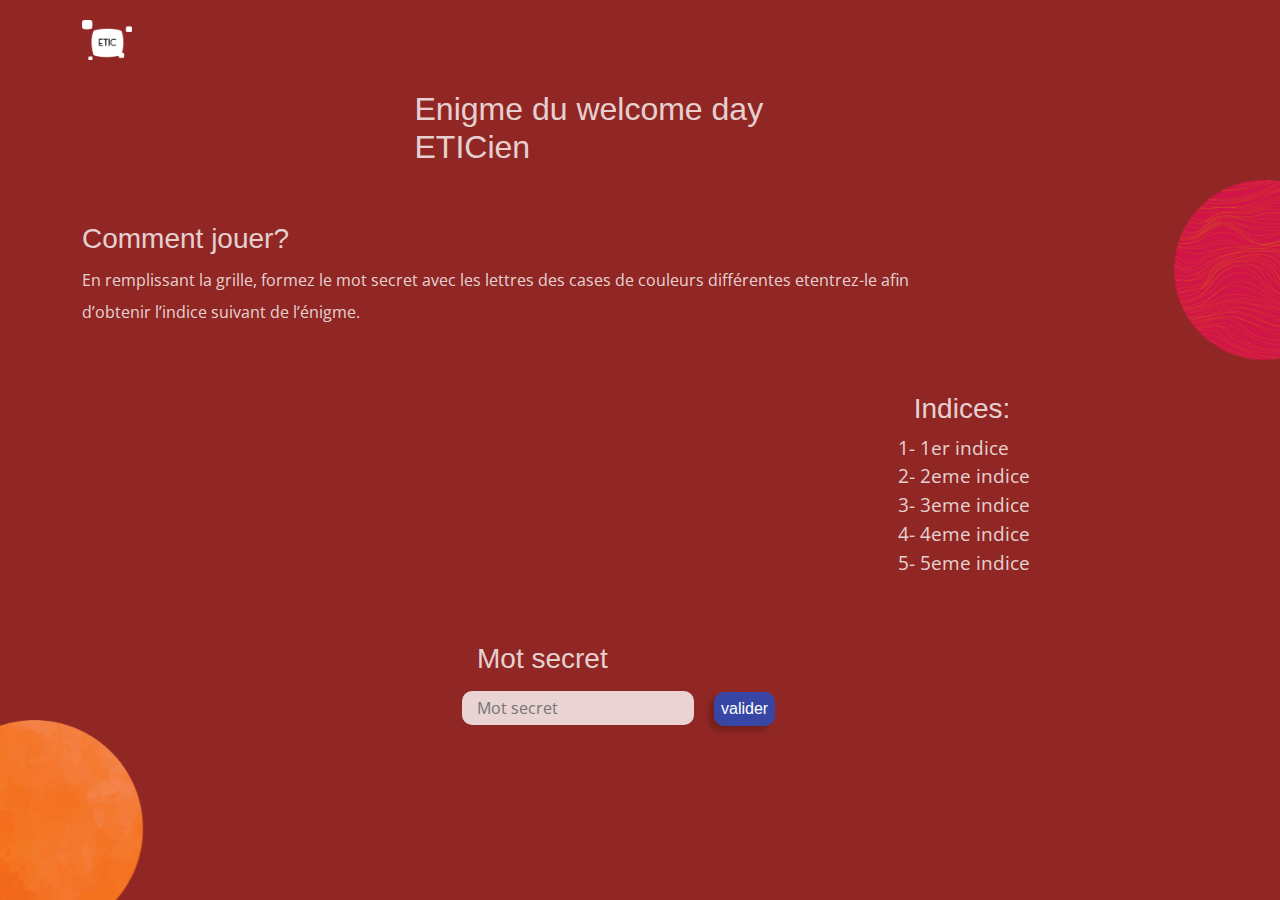
==== grille.html @ 53cd206d "grid page" ====
<!DOCTYPE html>
<html lang="en">
<head>
    <meta charset="UTF-8">
    <meta http-equiv="X-UA-Compatible" content="IE=edge">
    <meta name="viewport" content="width=device-width, initial-scale=1.0">
    <title>La grille</title>

    <link href="assets/img/logo_etic.png" rel="icon">
    <link href="https://fonts.googleapis.com/css?family=Open+Sans:300,300i,400,400i,600,600i,700,700i|Montserrat:300,300i,400,400i,500,500i,600,600i,700,700i|Poppins:300,300i,400,400i,500,500i,600,600i,700,700i" rel="stylesheet">



    <link href="assets/vendor/aos/aos.css" rel="stylesheet">
    <link href="assets/vendor/bootstrap/css/bootstrap.min.css" rel="stylesheet">
    <link href="assets/vendor/bootstrap-icons/bootstrap-icons.css" rel="stylesheet">
    <link href="assets/vendor/boxicons/css/boxicons.min.css" rel="stylesheet">
    <link href="assets/vendor/glightbox/css/glightbox.min.css" rel="stylesheet">
    <link href="assets/vendor/remixicon/remixicon.css" rel="stylesheet">
    <link href="assets/vendor/swiper/swiper-bundle.min.css" rel="stylesheet">

    <link href="assets/css/grille.css" rel="stylesheet">
</head>
<body>
    <!-- ======= Header ======= -->
  <header id="header" class="fixed-top d-flex align-items-center header-transparent">
    <div class="container d-flex align-items-center justify-content-between">

      <div class="logo">
        <a href="index.html"><img src="assets/img/logo_etic.png" alt="" class="img-fluid"></a>
      </div>

      

    </div>
  </header>
  <section id="grille">
        <img src="assets/img/red-circle.png" class="red-circle" alt="red-circle">
        <img src="assets/img/orange-circle.png" class="orange-circle" alt="orange-circle">
      <div class="container">
          <div class="row justify-content-center">
            <div class="col-9 col-lg-5">
                <h2>Enigme du welcome day ETICien</h2>
            </div>
          </div>
          <div class="row mt-5">
            <div class="col-12 col-lg-9">
                <div class="desc-container">
                    <h3>Comment jouer?</h3>
                    <p>En remplissant la grille, formez le mot secret avec les lettres des cases de 
                        couleurs différentes etentrez-le afin d’obtenir l’indice suivant de l’énigme.</p>
                </div>
            </div>
          </div>
        
        <div class="row justify-content-between mt-5 grille-container">
            <div class="col-12 col-lg-7">
                <!-- La grille -->
            </div>
            <div class="col-12 col-lg-5 indices-container">
                <div class="row justify-content-center">
                    <div class="col-9 col-lg-6">
                        <h3 class="px-5">Indices:</h3>
                        <ul class="indices">
                            <li class="indice">
                                1- 1er indice
                            </li>
                            <li class="indice">
                                2- 2eme indice
                            </li>
                            <li class="indice">
                                3- 3eme indice
                            </li>
                            <li class="indice">
                                4- 4eme indice
                            </li>
                            <li class="indice">
                                5- 5eme indice
                            </li>
                        </ul>
                    </div>
                    
                </div>        
            </div>
        </div>
        <div class="row justify-content-center mt-5 pb-5 validation-container">
            <div class="col-12 col-md-9 col-lg-4 mx-auto">
                <h3>Mot secret</h3>
                <form class="mt-3">
                    <input type="text" placeholder="Mot secret">
                    <button type="submit" class="mx-3">valider</button>
                </form>
            </div>
            
        </div>
      </div>
    
  </section>
</body>
</html>
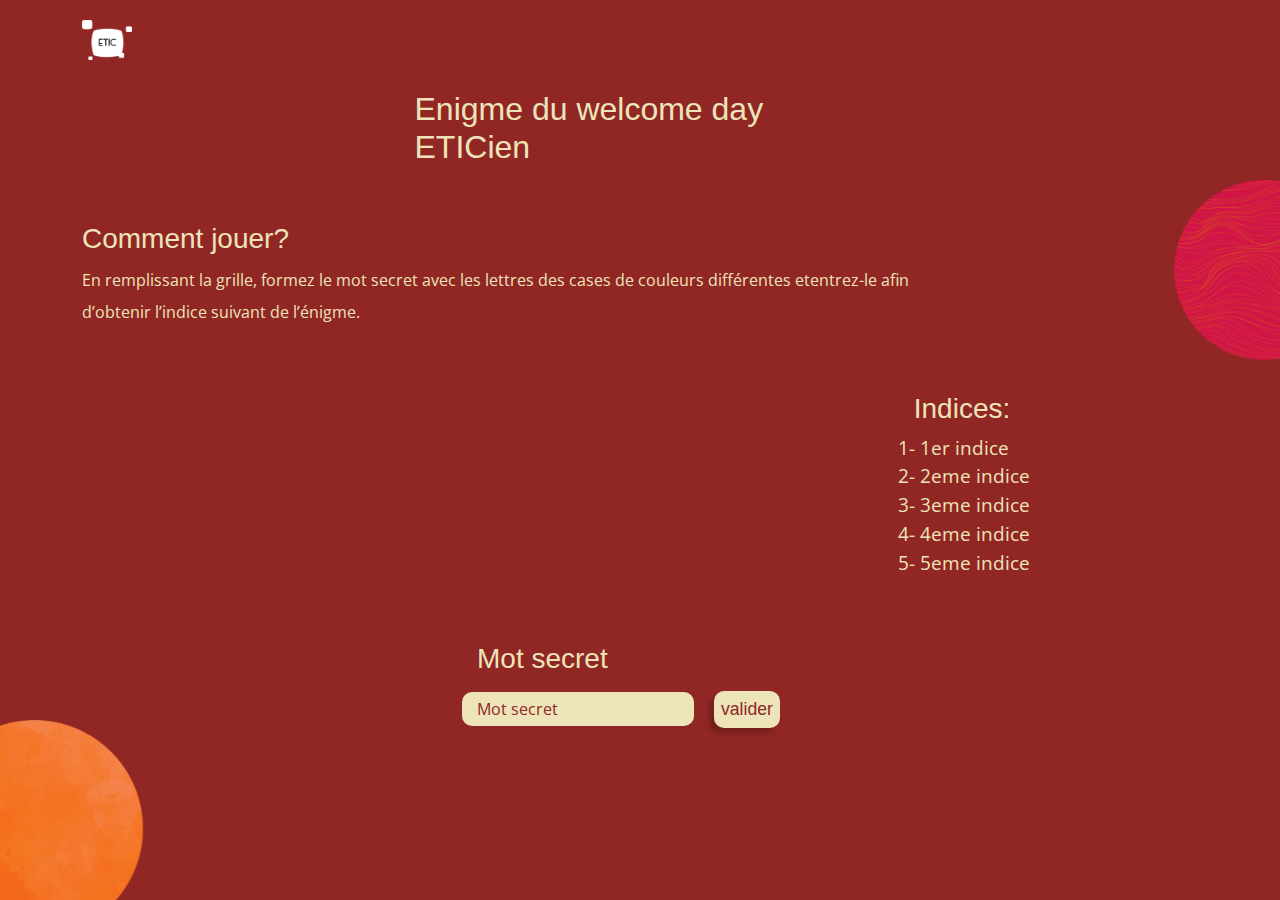
==== commit 1afd43f2: "fix color and qr code" ====
--- a/grille.html
+++ b/grille.html
@@ -27,7 +27,7 @@
     <div class="container d-flex align-items-center justify-content-between">
 
       <div class="logo">
-        <a href="index.html"><img src="assets/img/logo_etic.png" alt="" class="img-fluid"></a>
+        <a href="grille.html"><img src="assets/img/logo_etic.png" alt="" class="img-fluid"></a>
       </div>
 
       
@@ -96,5 +96,14 @@
       </div>
     
   </section>
+
+  <!-- Vendor JS Files -->
+  <script src="assets/vendor/aos/aos.js"></script>
+  <script src="assets/vendor/bootstrap/js/bootstrap.bundle.min.js"></script>
+  <script src="assets/vendor/glightbox/js/glightbox.min.js"></script>
+  <script src="assets/vendor/php-email-form/validate.js"></script>
+  <script src="assets/vendor/purecounter/purecounter.js"></script>
+  <script src="assets/vendor/swiper/swiper-bundle.min.js"></script>
+
 </body>
 </html>--- a/assets/css/grille.css
+++ b/assets/css/grille.css
@@ -1,7 +1,7 @@
 @import url('http://fonts.cdnfonts.com/css/one-day');
 body {
     font-family: "Open Sans", sans-serif;
-    color: #444444;
+    color: #EDE4BA;
   }
   
   a {
@@ -21,7 +21,7 @@
     font-weight: 500;
     line-height: 1.2;
   }
-
+  
   /*--------------------------------------------------------------
 # Header
 --------------------------------------------------------------*/
@@ -63,7 +63,7 @@
     height: 100%;
     position: relative;
     padding: 7% 0 0 0;
-    color: rgba(255, 255, 255, 0.8);
+    color: #EDE4BA;
     background: rgba(145, 39, 36, 1); 
     min-height: 100vh;
 
@@ -71,7 +71,7 @@
   #grille:before {
     content: "";
     background: rgba(145, 39, 36, 1);  
-    position: absolute;
+    position: relative;
     z-index: -1;
     bottom: 0;
     top: 0;
@@ -83,14 +83,28 @@
       right: 0%;
       top: 20%;
       height: 20%;
+      animation: anime1 5s ease-in-out infinite;
   }
-  
   #grille .orange-circle {
       position: absolute;
       bottom: 0%;
       left: 0%;
       height: 20%;
+      animation: anime1 5s ease-in-out infinite;
   }
+  @keyframes anime1 {
+    0% {
+        transform: translateY(0);
+    }
+    50% {
+        transform: translateY(20px); 
+    }
+    100% {
+      transform: translateY(0);
+  }
+
+}
+
   @media only screen and (max-width: 768px){
       #grille {
           padding-bottom: 80px;
@@ -101,10 +115,11 @@
     }
     #grille .orange-circle {
         height: 10%;
-    }
-    
+    } 
 
   }
+  
+
   #grille .desc-container p {
     line-height: 2;
   }
@@ -120,17 +135,22 @@
   } 
   .validation-container form input {
       border: none;
-      background-color: rgba(255, 255, 255, 0.8);
+      background-color: #EDE4BA;
+      color: rgba(145, 39, 36, 1);
       border-radius: 10px;
       padding: 5px 15px;
       outline: none;
   }
+  .validation-container form input::placeholder {
+    color: rgba(145, 39, 36, 1);
+  }
   .validation-container form button {
-      background-color: rgba(33, 79, 196, 0.8);
+      background-color: #EDE4BA;
       border: none;
       border-radius: 10px;
       font-family: 'ONE DAY', sans-serif;
-      color: #fff;
+      font-size: 1.1rem;
+      color: rgba(145, 39, 36, 1);
       padding: 5px 7px;
       box-shadow: -5px 5px 5px rgba(0, 0, 0, 0.2);
   }
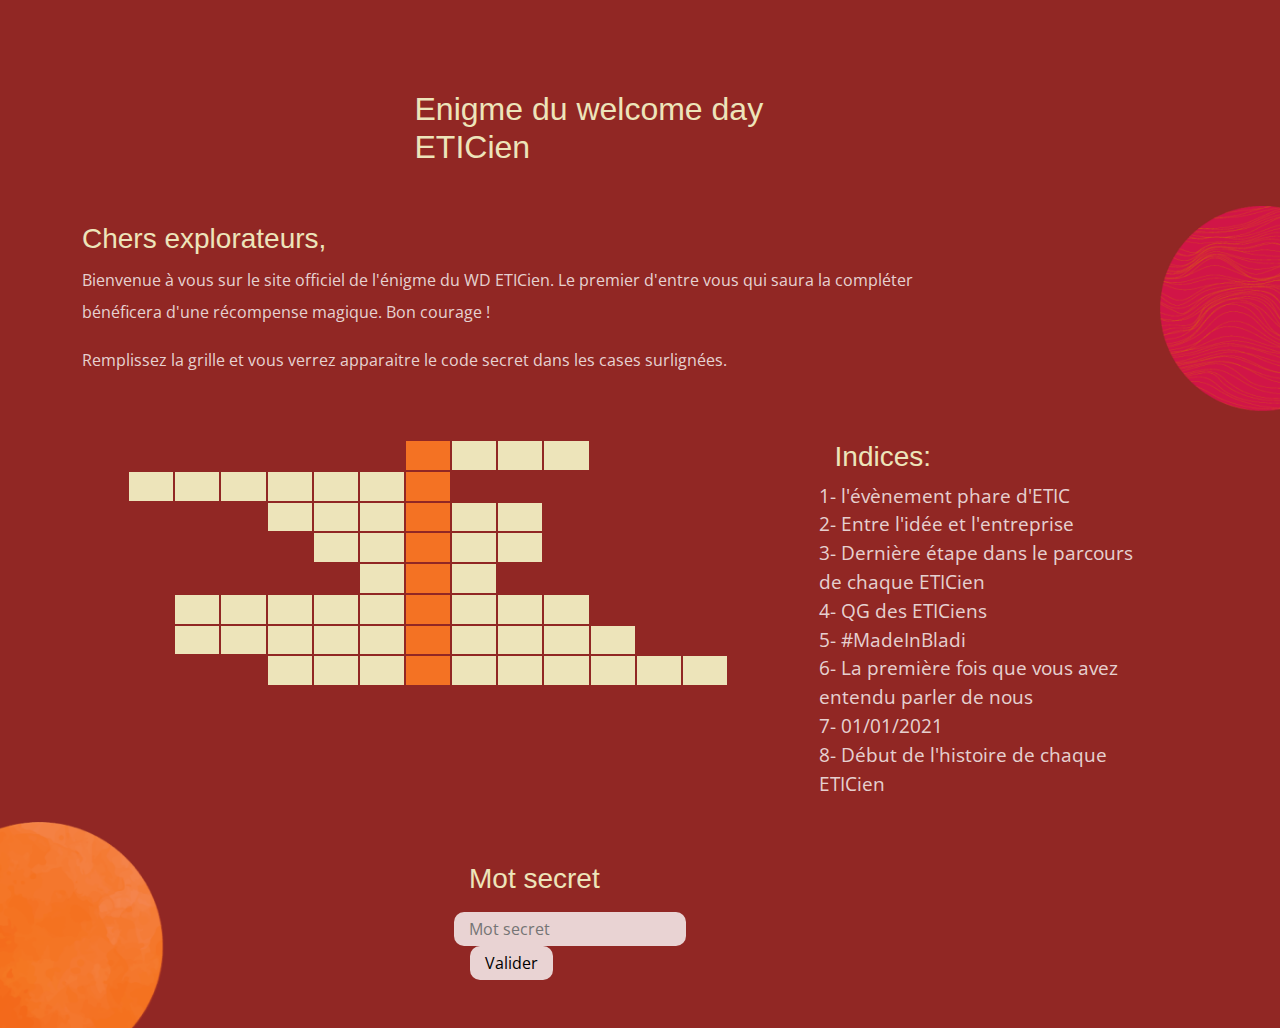
==== commit d7b3a58a: "responsive grid" ====
--- a/grille.html
+++ b/grille.html
@@ -4,7 +4,13 @@
     <meta charset="UTF-8">
     <meta http-equiv="X-UA-Compatible" content="IE=edge">
     <meta name="viewport" content="width=device-width, initial-scale=1.0">
+    <meta charset="utf-8">
     <title>La grille</title>
+
+    <script
+  src="https://code.jquery.com/jquery-2.2.4.min.js"
+  integrity="sha256-BbhdlvQf/xTY9gja0Dq3HiwQF8LaCRTXxZKRutelT44="
+  crossorigin="anonymous"></script>
 
     <link href="assets/img/logo_etic.png" rel="icon">
     <link href="https://fonts.googleapis.com/css?family=Open+Sans:300,300i,400,400i,600,600i,700,700i|Montserrat:300,300i,400,400i,500,500i,600,600i,700,700i|Poppins:300,300i,400,400i,500,500i,600,600i,700,700i" rel="stylesheet">
@@ -20,20 +26,10 @@
     <link href="assets/vendor/swiper/swiper-bundle.min.css" rel="stylesheet">
 
     <link href="assets/css/grille.css" rel="stylesheet">
+    <link href="assets/css/crosswordCss.CSS" rel="stylesheet">
 </head>
 <body>
-    <!-- ======= Header ======= -->
-  <header id="header" class="fixed-top d-flex align-items-center header-transparent">
-    <div class="container d-flex align-items-center justify-content-between">
-
-      <div class="logo">
-        <a href="grille.html"><img src="assets/img/logo_etic.png" alt="" class="img-fluid"></a>
-      </div>
-
-      
-
-    </div>
-  </header>
+    
   <section id="grille">
         <img src="assets/img/red-circle.png" class="red-circle" alt="red-circle">
         <img src="assets/img/orange-circle.png" class="orange-circle" alt="orange-circle">
@@ -46,56 +42,237 @@
           <div class="row mt-5">
             <div class="col-12 col-lg-9">
                 <div class="desc-container">
-                    <h3>Comment jouer?</h3>
-                    <p>En remplissant la grille, formez le mot secret avec les lettres des cases de 
-                        couleurs différentes etentrez-le afin d’obtenir l’indice suivant de l’énigme.</p>
+                    <h3>Chers explorateurs, </h3>
+                    <p>Bienvenue à vous sur le site officiel de l'énigme du WD ETICien.
+                          Le premier d'entre vous qui saura la compléter bénéficera d'une récompense magique. Bon courage !</p>
+                          
+                         <p>Remplissez la grille et vous verrez apparaitre le code secret dans les cases surlignées.</p> 
                 </div>
             </div>
           </div>
         
         <div class="row justify-content-between mt-5 grille-container">
-            <div class="col-12 col-lg-7">
-                <!-- La grille -->
+            <div class="col-12 col-lg-7"> 
+                <div class="crossword-board-container">
+  
+                    <div class="crossword-board">
+                        <script>
+                            function moveOnMax(field,nextFieldID){
+                                if(field.value.length >= field.maxLength){
+                                  document.getElementById(nextFieldID).focus();
+                                }
+                              }
+                            </script>
+
+                        <!-- ROW 1 -->
+                        <span class="crossword-board__item--blank" id="item1-1"></span>
+                        <span class="crossword-board__item--blank" id="item1-2"></span>
+                        <span class="crossword-board__item--blank" id="item1-3"></span>
+                        <span class="crossword-board__item--blank" id="item1-4"></span>
+                        <span class="crossword-board__item--blank" id="item1-5"></span>
+                        <span class="crossword-board__item--blank" id="item1-6"></span>
+                        <span class="crossword-board__item--blank" id="item1-7"></span>
+                        <input id="item1-8" class="crossword-board__item-highlighted" type="text" minlength="1" maxlength="1"  required="required" value="" onkeyup="moveOnMax(this,'item1-9')"/>
+
+                        <input id="item1-9" class="crossword-board__item" type="text" minlength="1" maxlength="1"  required="required" value="" onkeyup="moveOnMax(this,'item1-10')"/>
+                        <input id="item1-10" class="crossword-board__item" type="text" minlength="1" maxlength="1"  required="required" value="" onkeyup="moveOnMax(this,'item1-11')"/>
+                        <input id="item1-11" class="crossword-board__item" type="text" minlength="1" maxlength="1"  required="required" value="" onkeyup="moveOnMax(this,'item2-2')"/>
+                        <span class="crossword-board__item--blank" id="item1-12"></span>
+                        <span class="crossword-board__item--blank" id="item1-13"></span>
+                        <span class="crossword-board__item--blank" id="item1-14"></span>
+                        <span class="crossword-board__item--blank" id="item1-15"></span>
+                        <!-- ROW 1 -->
+                
+                        <!-- ROW 2 -->
+                        <span class="crossword-board__item--blank" id="item2-1"></span>
+                        <input id="item2-2" class="crossword-board__item" type="text" minlength="1" maxlength="1"  required="required" value="" onkeyup="moveOnMax(this,'item2-3')"/>
+                        <input id="item2-3" class="crossword-board__item" type="text" minlength="1" maxlength="1"  required="required" value="" onkeyup="moveOnMax(this,'item2-4')"/>
+                        <input id="item2-4" class="crossword-board__item" type="text" minlength="1" maxlength="1"  required="required" value="" onkeyup="moveOnMax(this,'item2-5')"/>
+                        <input id="item2-5" class="crossword-board__item" type="text" minlength="1" maxlength="1"  required="required" value="" onkeyup="moveOnMax(this,'item2-6')"/>
+                        <input id="item2-6" class="crossword-board__item" type="text" minlength="1" maxlength="1"  required="required" value="" onkeyup="moveOnMax(this,'item2-7')"/>
+                        <input id="item2-7" class="crossword-board__item" type="text" minlength="1" maxlength="1"  required="required" value="" onkeyup="moveOnMax(this,'item2-8')"/>
+                        <input id="item2-8" class="crossword-board__item-highlighted" type="text" minlength="1" maxlength="1"  required="required" value="" onkeyup="moveOnMax(this,'item3-5')"/>
+                        <span class="crossword-board__item--blank" id="item2-9"></span>
+                        <span class="crossword-board__item--blank" id="item2-10"></span>
+                        <span class="crossword-board__item--blank" id="item2-11"></span>
+                        <span class="crossword-board__item--blank" id="item2-12"></span>
+                        <span class="crossword-board__item--blank" id="item2-13"></span>
+                        <span class="crossword-board__item--blank" id="item2-14"></span>
+                        <span class="crossword-board__item--blank" id="item2-15"></span>
+                
+                        <!-- ROW 2 -->
+                
+                        <!-- ROW 3 -->
+                        <span class="crossword-board__item--blank" id="item3-1"></span>
+                        <span class="crossword-board__item--blank" id="item3-2"></span>
+                        <span class="crossword-board__item--blank" id="item3-3"></span>
+                        <span class="crossword-board__item--blank" id="item3-4"></span>
+                        <input id="item3-5" class="crossword-board__item" type="text" minlength="1" maxlength="1"  required="required" value="" onkeyup="moveOnMax(this,'item3-6')"/>
+                        <input id="item3-6" class="crossword-board__item" type="text" minlength="1" maxlength="1"  required="required" value="" onkeyup="moveOnMax(this,'item3-7')"/>
+                        <input id="item3-7" class="crossword-board__item" type="text" minlength="1" maxlength="1"  required="required" value="" onkeyup="moveOnMax(this,'item3-8')"/>
+                        <input id="item3-8" class="crossword-board__item-highlighted" type="text" minlength="1" maxlength="1"  required="required" value="" onkeyup="moveOnMax(this,'item3-9')"/>
+                        <input id="item3-9" class="crossword-board__item" type="text" minlength="1" maxlength="1"  required="required" value="" onkeyup="moveOnMax(this,'item3-10')"/>
+                        <input id="item3-10" class="crossword-board__item" type="text" minlength="1" maxlength="1"  required="required" value="" onkeyup="moveOnMax(this,'item4-6')"/>
+                        <span class="crossword-board__item--blank" id="item3-11"></span>
+                        <span class="crossword-board__item--blank" id="item3-12"></span>
+                        <span class="crossword-board__item--blank" id="item3-13"></span>
+                        <span class="crossword-board__item--blank" id="item3-14"></span>
+                        <span class="crossword-board__item--blank" id="item3-15"></span>
+                        <!-- ROW 3 -->
+                
+                        <!-- ROW 4 -->
+                        <span class="crossword-board__item--blank" id="item4-1"></span>
+                        <span class="crossword-board__item--blank" id="item4-2"></span>
+                        <span class="crossword-board__item--blank" id="item4-3"></span>
+                        <span class="crossword-board__item--blank" id="item4-4"></span>
+                        <span class="crossword-board__item--blank" id="item4-5"></span>
+                        <input id="item4-6" class="crossword-board__item" type="text" minlength="1" maxlength="1"  required="required" value="" onkeyup="moveOnMax(this,'item4-7')"/>
+                        <input id="item4-7" class="crossword-board__item" type="text" minlength="1" maxlength="1"  required="required" value="" onkeyup="moveOnMax(this,'item4-8')"/>
+                        <input id="item4-8" class="crossword-board__item-highlighted" type="text" minlength="1" maxlength="1"  required="required" value="" onkeyup="moveOnMax(this,'item4-9')"/>
+                        <input id="item4-9" class="crossword-board__item" type="text" minlength="1" maxlength="1"  required="required" value="" onkeyup="moveOnMax(this,'item4-10')" />
+                        <input id="item4-10" class="crossword-board__item" type="text" minlength="1" maxlength="1"  required="required" value="" onkeyup="moveOnMax(this,'item5-7')"/>
+                        <span class="crossword-board__item--blank" id="item4-11"></span>
+                        <span class="crossword-board__item--blank" id="item4-12"></span>
+                        <span class="crossword-board__item--blank" id="item4-13"></span>
+                        <span class="crossword-board__item--blank" id="item4-14"></span>
+                        <span class="crossword-board__item--blank" id="item4-15"></span>
+                        <!-- ROW 4 -->
+                
+                        <!-- ROW 5 -->
+                        <span class="crossword-board__item--blank" id="item5-1"></span>
+                        <span class="crossword-board__item--blank" id="item5-2"></span>
+                        <span class="crossword-board__item--blank" id="item5-3"></span>
+                        <span class="crossword-board__item--blank" id="item5-4"></span>
+                        <span class="crossword-board__item--blank" id="item5-5"></span>
+                        <span class="crossword-board__item--blank" id="item5-6"></span>
+                        <input id="item5-7" class="crossword-board__item" type="text" minlength="1" maxlength="1"  required="required" value="" onkeyup="moveOnMax(this,'item5-8')"/>
+                        <input id="item5-8" class="crossword-board__item-highlighted" type="text" minlength="1" maxlength="1"  required="required" value="" onkeyup="moveOnMax(this,'item5-9')"/>
+                        <input id="item5-9" class="crossword-board__item" type="text" minlength="1" maxlength="1"  required="required" value="" onkeyup="moveOnMax(this,'item6-3')"/>
+                        <span class="crossword-board__item--blank" id="item5-10"></span>
+                        <span class="crossword-board__item--blank" id="item5-11"></span>
+                        <span class="crossword-board__item--blank" id="item5-12"></span>
+                        <span class="crossword-board__item--blank" id="item5-13"></span>
+                        <span class="crossword-board__item--blank" id="item5-14"></span>
+                        <span class="crossword-board__item--blank" id="item5-15"></span>
+                        
+                        <!-- ROW 5 -->
+                
+                        <!-- ROW 6 -->
+                        <span class="crossword-board__item--blank" id="item6-1"></span>
+                        <span class="crossword-board__item--blank" id="item6-2"></span>
+                        <input id="item6-3" class="crossword-board__item" type="text" minlength="1" maxlength="1"  required="required" value="" onkeyup="moveOnMax(this,'item6-4')"/>
+                        <input id="item6-4" class="crossword-board__item" type="text" minlength="1" maxlength="1"  required="required" value="" onkeyup="moveOnMax(this,'item6-5')"/>
+                        <input id="item6-5" class="crossword-board__item" type="text" minlength="1" maxlength="1"  required="required" value="" onkeyup="moveOnMax(this,'item6-6')"/>
+                        <input id="item6-6" class="crossword-board__item" type="text" minlength="1" maxlength="1"  required="required" value="" onkeyup="moveOnMax(this,'item6-7')"/>
+                        <input id="item6-7" class="crossword-board__item" type="text" minlength="1" maxlength="1"  required="required" value="" onkeyup="moveOnMax(this,'item6-8')"/>
+                        <input id="item6-8" class="crossword-board__item-highlighted" type="text" minlength="1" maxlength="1"  required="required" value="" onkeyup="moveOnMax(this,'item6-9')"/>
+                        <input id="item6-9" class="crossword-board__item" type="text" minlength="1" maxlength="1"  required="required" value="" onkeyup="moveOnMax(this,'item6-10')"/>
+                        <input id="item6-10" class="crossword-board__item" type="text" minlength="1" maxlength="1"  required="required" value="" onkeyup="moveOnMax(this,'item6-11')"/>
+                        <input id="item6-11" class="crossword-board__item" type="text" minlength="1" maxlength="1"  required="required" value="" onkeyup="moveOnMax(this,'item8-3')"/>
+                        <span class="crossword-board__item--blank" id="item6-12"></span>
+                        <span class="crossword-board__item--blank" id="item6-13"></span>
+                        <span class="crossword-board__item--blank" id="item6-14"></span>
+                        <span class="crossword-board__item--blank" id="item6-15"></span>
+                        <!-- ROW 6 -->
+                
+                
+                        <!-- ROW 7 -->
+                        <span class="crossword-board__item--blank" id="item8-1"></span>
+                        <span class="crossword-board__item--blank" id="item8-2"></span>
+                        <input id="item8-3" class="crossword-board__item" type="text" minlength="1" maxlength="1"  required="required" value="" onkeyup="moveOnMax(this,'item8-4')"/>
+                        <input id="item8-4" class="crossword-board__item" type="text" minlength="1" maxlength="1"  required="required" value="" onkeyup="moveOnMax(this,'item8-5')"/>
+                        <input id="item8-5" class="crossword-board__item" type="text" minlength="1" maxlength="1"  required="required" value="" onkeyup="moveOnMax(this,'item8-6')"/>
+                        <input id="item8-6" class="crossword-board__item" type="text" minlength="1" maxlength="1"  required="required" value="" onkeyup="moveOnMax(this,'item8-7')"/>
+                        <input id="item8-7" class="crossword-board__item" type="text" minlength="1" maxlength="1"  required="required" value="" onkeyup="moveOnMax(this,'item8-8')"/>
+                        <input id="item8-8" class="crossword-board__item-highlighted" type="text" minlength="1" maxlength="1"  required="required" value="" onkeyup="moveOnMax(this,'item8-9')"/>
+                        <input id="item8-9" class="crossword-board__item" type="text" minlength="1" maxlength="1"  required="required" value="" onkeyup="moveOnMax(this,'item8-10')"/>
+                        <input id="item8-10" class="crossword-board__item" type="text" minlength="1" maxlength="1"  required="required" value="" onkeyup="moveOnMax(this,'item8-11')"/>
+                        <input id="item8-11" class="crossword-board__item" type="text" minlength="1" maxlength="1"  required="required" value="" onkeyup="moveOnMax(this,'item8-12')"/>
+                        <input id="item8-12" class="crossword-board__item" type="text" minlength="1" maxlength="1"  required="required" value="" onkeyup="moveOnMax(this,'item9-5')"/>
+                        <span class="crossword-board__item--blank" id="item8-13"></span>
+                        <span class="crossword-board__item--blank" id="item8-14"></span>
+                        <span class="crossword-board__item--blank" id="item8-15"></span>
+                
+                        <!-- ROW 7 -->
+                
+                        <!-- ROW 8 -->
+                        <span class="crossword-board__item--blank" id="item9-1"></span>
+                        <span class="crossword-board__item--blank" id="item9-2"></span>
+                        <span class="crossword-board__item--blank" id="item9-3"></span>
+                        <span class="crossword-board__item--blank" id="item9-4"></span>
+                        <input id="item9-5" class="crossword-board__item" type="text" minlength="1" maxlength="1"  required="required" value="" onkeyup="moveOnMax(this,'item9-6')"/>
+                        <input id="item9-6" class="crossword-board__item" type="text" minlength="1" maxlength="1"  required="required" value="" onkeyup="moveOnMax(this,'item9-7')"/>
+                        <input id="item9-7" class="crossword-board__item" type="text" minlength="1" maxlength="1"  required="required" value="" onkeyup="moveOnMax(this,'item9-8')"/>
+                        <input id="item9-8" class="crossword-board__item-highlighted" type="text" minlength="1" maxlength="1"  required="required" value=""onkeyup="moveOnMax(this,'item9-9')" />
+                        <input id="item9-9" class="crossword-board__item" type="text" minlength="1" maxlength="1"  required="required" value="" onkeyup="moveOnMax(this,'item9-10')" />
+                        <input id="item9-10" class="crossword-board__item" type="text" minlength="1" maxlength="1"  required="required" value="" onkeyup="moveOnMax(this,'item9-11')"/>
+                        <input id="item9-11" class="crossword-board__item" type="text" minlength="1" maxlength="1"  required="required" value="" onkeyup="moveOnMax(this,'item9-12')"/>
+                        <input id="item9-12" class="crossword-board__item" type="text" minlength="1" maxlength="1"  required="required" value="" onkeyup="moveOnMax(this,'item9-13')"/>
+                        <input id="item9-13" class="crossword-board__item" type="text" minlength="1" maxlength="1"  required="required" value="" onkeyup="moveOnMax(this,'item9-14')"/>
+                        <input id="item9-14" class="crossword-board__item" type="text" minlength="1" maxlength="1"  required="required" value="" onkeyup="moveOnMax(this,'item9-15')"/>
+                        <span class="crossword-board__item--blank" id="item9-15"></span>
+                
+                        <!-- ROW 8 -->
+                
+                    
+                        
+                
+                        
+                    </div>
+                
+                </div>
             </div>
             <div class="col-12 col-lg-5 indices-container">
                 <div class="row justify-content-center">
-                    <div class="col-9 col-lg-6">
+                    <div class="col-9 col-lg-10">
                         <h3 class="px-5">Indices:</h3>
                         <ul class="indices">
                             <li class="indice">
-                                1- 1er indice
-                            </li>
-                            <li class="indice">
-                                2- 2eme indice
-                            </li>
-                            <li class="indice">
-                                3- 3eme indice
-                            </li>
-                            <li class="indice">
-                                4- 4eme indice
-                            </li>
-                            <li class="indice">
-                                5- 5eme indice
+                                1- l'évènement phare d'ETIC
+                            </li>
+                            <li class="indice">
+                                2- Entre l'idée et l'entreprise
+                            </li>
+                            <li class="indice">
+                                3- Dernière étape dans le parcours de chaque ETICien
+                            </li>
+                            <li class="indice">
+                                4- QG des ETICiens
+                            </li>
+                            <li class="indice">
+                                5- #MadeInBladi
+                            </li>
+                            <li class="indice">
+                                6- La première fois que vous avez entendu parler de nous
+                            </li>
+                            <li class="indice">
+                                7- 01/01/2021
+                            </li>
+                            <li class="indice">
+                                8- Début de l'histoire de chaque ETICien
                             </li>
                         </ul>
                     </div>
                     
                 </div>        
             </div>
+            <div class="row justify-content-center mt-5 pb-5 validation-container">
+                <div class="col-12 col-md-9 col-lg-4 mx-auto">
+                    <h3>Mot secret</h3>
+                    <form name="form1" class="mt-3" onsubmit="return valider();" method="post">
+                        <input type="text" name="motSecret" placeholder="Mot secret">
+                        <input type="submit" name="Valider" value="Valider" class="mx-3">
+                    </form>
+                </div>
+                <script src="assets/js/valider.js"></script>
+                
+            </div>
         </div>
-        <div class="row justify-content-center mt-5 pb-5 validation-container">
-            <div class="col-12 col-md-9 col-lg-4 mx-auto">
-                <h3>Mot secret</h3>
-                <form class="mt-3">
-                    <input type="text" placeholder="Mot secret">
-                    <button type="submit" class="mx-3">valider</button>
-                </form>
-            </div>
-            
-        </div>
+        
       </div>
     
   </section>
+  <div id="preloader"></div>
 
   <!-- Vendor JS Files -->
   <script src="assets/vendor/aos/aos.js"></script>
@@ -104,6 +281,7 @@
   <script src="assets/vendor/php-email-form/validate.js"></script>
   <script src="assets/vendor/purecounter/purecounter.js"></script>
   <script src="assets/vendor/swiper/swiper-bundle.min.js"></script>
+  
 
 </body>
 </html>--- a/assets/css/grille.css
+++ b/assets/css/grille.css
@@ -1,7 +1,7 @@
 @import url('http://fonts.cdnfonts.com/css/one-day');
 body {
     font-family: "Open Sans", sans-serif;
-    color: #EDE4BA;
+    color: #444444;
   }
   
   a {
@@ -18,6 +18,7 @@
     font-family: 'ONE DAY', sans-serif;
     margin-top: 0;
     margin-bottom: 0.5rem;
+    color: #EDE4BA;
     font-weight: 500;
     line-height: 1.2;
   }
@@ -63,7 +64,7 @@
     height: 100%;
     position: relative;
     padding: 7% 0 0 0;
-    color: #EDE4BA;
+    color: rgba(255, 255, 255, 0.8);
     background: rgba(145, 39, 36, 1); 
     min-height: 100vh;
 
@@ -123,6 +124,9 @@
   #grille .desc-container p {
     line-height: 2;
   }
+  #grille .grille-container {
+      position: relative;
+  }
   #grille .indices-container .indices {
     list-style-type: none;
   }
@@ -135,22 +139,17 @@
   } 
   .validation-container form input {
       border: none;
-      background-color: #EDE4BA;
-      color: rgba(145, 39, 36, 1);
+      background-color: rgba(255, 255, 255, 0.8);
       border-radius: 10px;
       padding: 5px 15px;
       outline: none;
   }
-  .validation-container form input::placeholder {
-    color: rgba(145, 39, 36, 1);
-  }
   .validation-container form button {
-      background-color: #EDE4BA;
+      background-color: rgba(33, 79, 196, 0.8);
       border: none;
       border-radius: 10px;
       font-family: 'ONE DAY', sans-serif;
-      font-size: 1.1rem;
-      color: rgba(145, 39, 36, 1);
+      color: #fff;
       padding: 5px 7px;
       box-shadow: -5px 5px 5px rgba(0, 0, 0, 0.2);
   }
--- a/assets/css/crosswordCss.CSS
+++ b/assets/css/crosswordCss.CSS
@@ -0,0 +1,98 @@
+:root{
+	--crossword-item-size: 50px;
+	--crossword-column-count: 15;
+	--crossword-row-count: 8;
+	
+	}
+	
+	.crossword-board-container {
+		position: relative;
+		background: #FFFFFF;
+	}
+	
+	
+	.crossword-board {
+		position: absolute;
+		z-index: 1;
+		background: transparent;
+		border: 0px solid #EDE4BA;
+		display: grid;
+		height:400px;
+		width: 600px;
+		grid-template: repeat(8,7.6923076923076925%) / repeat(15,7.6923076923076925%);
+		list-style-type: none;
+		padding: 0;
+		margin: 0 auto;
+	}
+	
+	@media screen and (max-width: 1200px){
+		.crossword-board {
+		position: absolute;
+		z-index: 1;
+		background: transparent;
+		border: 0px solid #EDE4BA;
+		display: grid;
+		height:350px;
+		width: 500px;
+		grid-template: repeat(8,7.6923076923076925%) / repeat(15,7.6923076923076925%);
+		list-style-type: none;
+		padding: 0;
+		margin: 0 auto;
+	}
+	}
+	
+	
+	@media screen and (max-width: 500px){
+		.crossword-board {
+		position: absolute;
+		z-index: 1;
+		background: transparent;
+		border: 0px solid #EDE4BA;
+		display: grid;
+		height:200px;
+		width: 300px;
+		grid-template: repeat(8,7.6923076923076925%) / repeat(15,7.6923076923076925%);
+		list-style-type: none;
+		padding: 0;
+		margin: 0 auto;
+	}
+	}
+	
+	
+	
+	.crossword-board__item {
+		border: 1px solid #EDE4BA;
+		background: transparent;
+		position: relative;
+		z-index: 100;
+		text-align: center;
+		font-size: 20px;
+		font-weight: bold;
+		text-transform: uppercase;
+		color: #912724;
+		background: rgb(237, 228, 186);
+		border: 1px solid #912724;
+		outline: 1px solid #912724;
+	}
+	
+	.crossword-board__item--blank {
+		background: #912724;
+		border: 1px solid #912724;
+		outline: 1px solid #912724;
+	}
+	
+	.crossword-board__item-highlighted {
+		border: 1px solid #F47223;
+		background: rgb(244, 114, 35);
+		position: relative;
+		z-index: 100;
+		text-align: center;
+		font-size: 20px;
+		font-weight: bold;
+		text-transform: uppercase;
+		color: #EDE4BA;
+		background: rgb(244, 114, 35);
+		border: 1px solid #912724;
+		outline: 1px solid #912724;
+	}
+	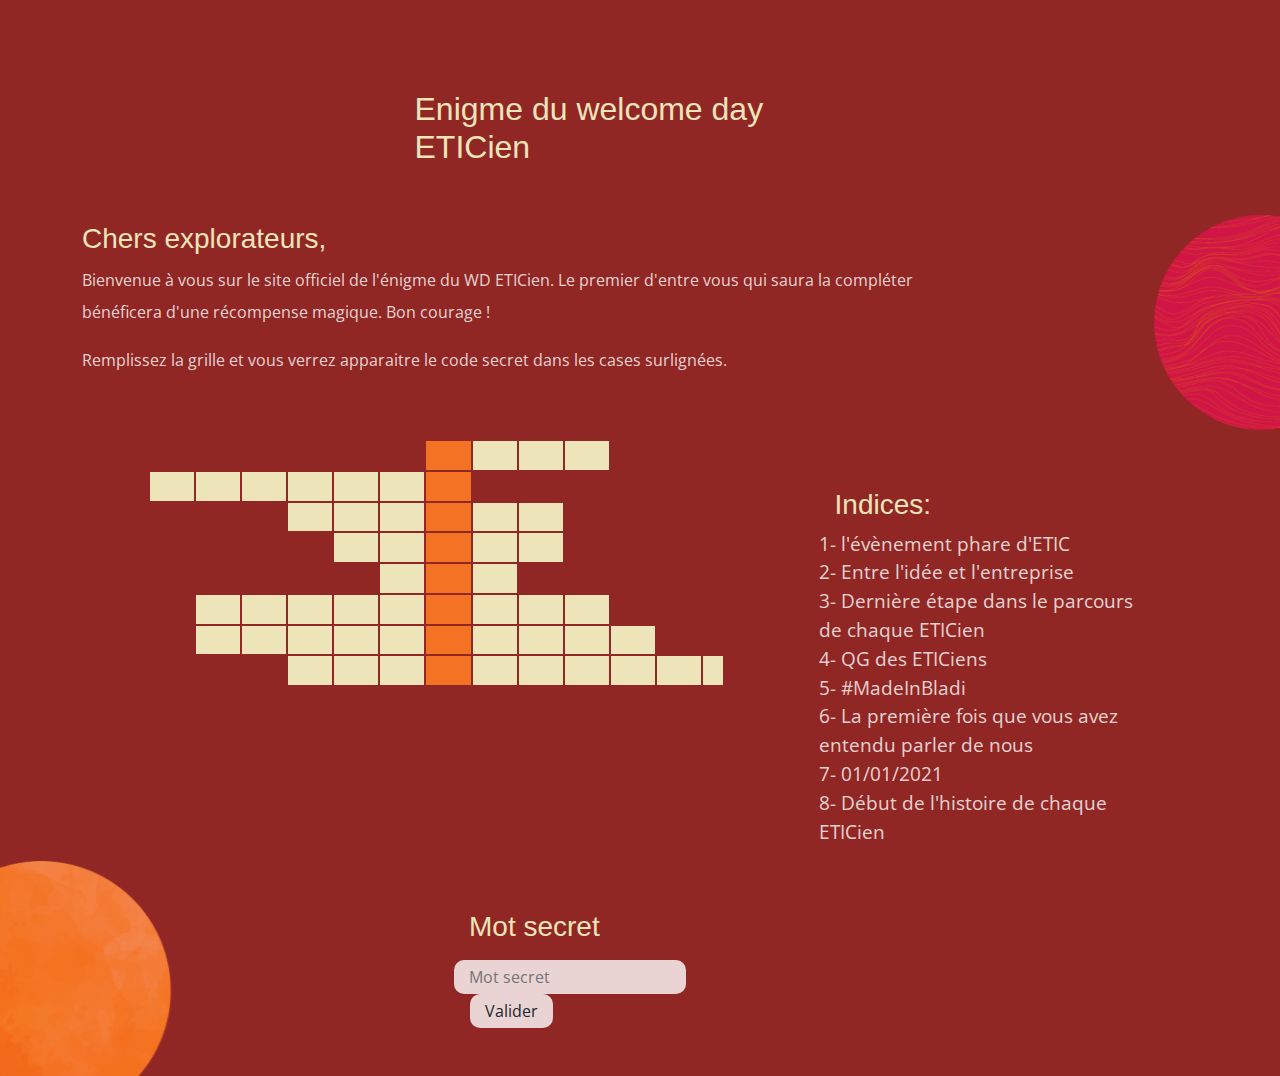
==== commit c2aa6de0: "fixed grid" ====
--- a/grille.html
+++ b/grille.html
@@ -52,8 +52,8 @@
           </div>
         
         <div class="row justify-content-between mt-5 grille-container">
-            <div class="col-12 col-lg-7"> 
-                <div class="crossword-board-container">
+            <div class="col-12 col-lg-7 position-relative"> 
+                <div class="crossword-board-container justify-content-center">
   
                     <div class="crossword-board">
                         <script>
@@ -62,6 +62,7 @@
                                   document.getElementById(nextFieldID).focus();
                                 }
                               }
+                              
                             </script>
 
                         <!-- ROW 1 -->
@@ -222,7 +223,7 @@
                 
                 </div>
             </div>
-            <div class="col-12 col-lg-5 indices-container">
+            <div class="col-12 col-lg-5 indices-container mt-5">
                 <div class="row justify-content-center">
                     <div class="col-9 col-lg-10">
                         <h3 class="px-5">Indices:</h3>
@@ -257,11 +258,11 @@
                 </div>        
             </div>
             <div class="row justify-content-center mt-5 pb-5 validation-container">
-                <div class="col-12 col-md-9 col-lg-4 mx-auto">
+                <div class="col-12 col-md-9 col-lg-4 mx-auto justify-content-center">
                     <h3>Mot secret</h3>
-                    <form name="form1" class="mt-3" onsubmit="return valider();" method="post">
+                    <form name="form1" class="col-12 mt-3 mx-auto form1" onsubmit="return valider();" method="post">
                         <input type="text" name="motSecret" placeholder="Mot secret">
-                        <input type="submit" name="Valider" value="Valider" class="mx-3">
+                        <input type="submit" name="Valider" value="Valider" class="mx-3 btn">
                     </form>
                 </div>
                 <script src="assets/js/valider.js"></script>
--- a/assets/css/grille.css
+++ b/assets/css/grille.css
@@ -125,7 +125,7 @@
     line-height: 2;
   }
   #grille .grille-container {
-      position: relative;
+      position: relative; 
   }
   #grille .indices-container .indices {
     list-style-type: none;
@@ -137,6 +137,7 @@
   .validation-container h3 {
       padding-left: 15px;
   } 
+  
   .validation-container form input {
       border: none;
       background-color: rgba(255, 255, 255, 0.8);
@@ -144,12 +145,21 @@
       padding: 5px 15px;
       outline: none;
   }
-  .validation-container form button {
-      background-color: rgba(33, 79, 196, 0.8);
-      border: none;
-      border-radius: 10px;
-      font-family: 'ONE DAY', sans-serif;
-      color: #fff;
-      padding: 5px 7px;
-      box-shadow: -5px 5px 5px rgba(0, 0, 0, 0.2);
-  }
+  
+  @media only screen and (max-width: 450px){
+    .validation-container h3 {
+      text-align: center;
+    }
+    .validation-container form {
+      display: flex;
+      flex-direction: column;
+      align-items: center;
+      width: 100%;
+    }
+
+    .validation-container form .btn {
+      margin-top: 20px;
+    }
+
+}
+  
--- a/assets/css/crosswordCss.CSS
+++ b/assets/css/crosswordCss.CSS
@@ -7,15 +7,16 @@
 	
 	.crossword-board-container {
 		position: relative;
-		background: #FFFFFF;
+		background: rgba(145, 39, 36, 1);
+		overflow-x: hidden;
 	}
 	
 	
 	.crossword-board {
-		position: absolute;
+		position: relative;
 		z-index: 1;
 		background: transparent;
-		border: 0px solid #EDE4BA;
+		border: 0px solid rgba(145, 39, 36, 1);
 		display: grid;
 		height:400px;
 		width: 600px;
@@ -27,10 +28,10 @@
 	
 	@media screen and (max-width: 1200px){
 		.crossword-board {
-		position: absolute;
+		position: relative;
 		z-index: 1;
 		background: transparent;
-		border: 0px solid #EDE4BA;
+		border: 0px solid ;
 		display: grid;
 		height:350px;
 		width: 500px;
@@ -44,10 +45,10 @@
 	
 	@media screen and (max-width: 500px){
 		.crossword-board {
-		position: absolute;
+		position: relative;
 		z-index: 1;
 		background: transparent;
-		border: 0px solid #EDE4BA;
+		border: 0px solid rgba(145, 39, 36, 1);
 		display: grid;
 		height:200px;
 		width: 300px;
@@ -55,6 +56,7 @@
 		list-style-type: none;
 		padding: 0;
 		margin: 0 auto;
+		padding-right: 20px;
 	}
 	}
 	
